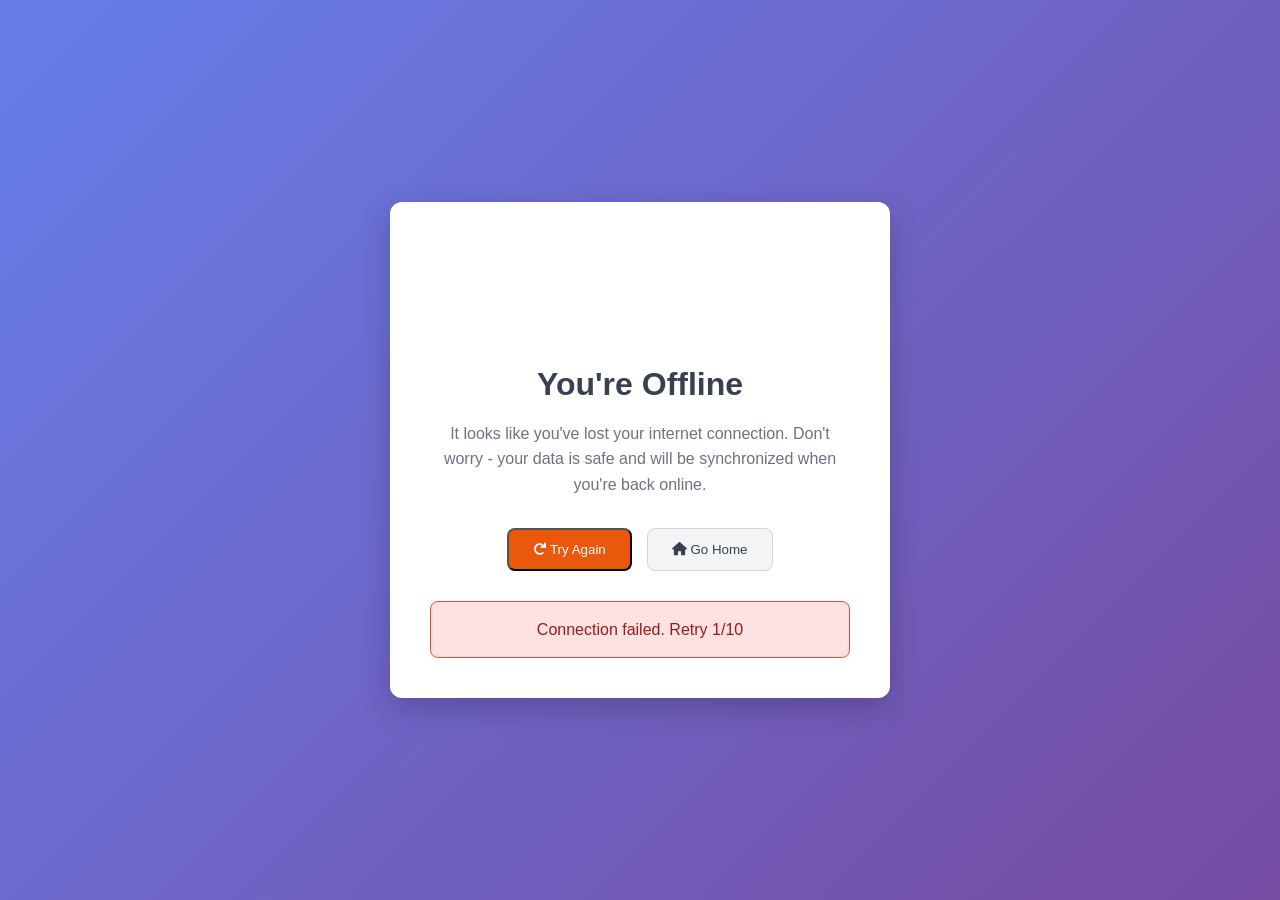
==== public/offline.html @ e030ef38 "Add files via upload" ====
<!DOCTYPE html>
<html lang="en">
<head>
    <meta charset="UTF-8">
    <meta name="viewport" content="width=device-width, initial-scale=1.0">
    <title>Offline - Blood Bank Management System</title>
    <link rel="stylesheet" href="css/style.css">
    <link rel="stylesheet" href="https://cdnjs.cloudflare.com/ajax/libs/font-awesome/6.0.0/css/all.min.css">
    <style>
        .offline-container {
            min-height: 100vh;
            display: flex;
            align-items: center;
            justify-content: center;
            background: linear-gradient(135deg, #667eea 0%, #764ba2 100%);
            padding: 20px;
        }
        
        .offline-card {
            background: white;
            border-radius: 12px;
            padding: 40px;
            text-align: center;
            box-shadow: 0 10px 30px rgba(0, 0, 0, 0.2);
            max-width: 500px;
            width: 100%;
        }
        
        .offline-icon {
            font-size: 4rem;
            color: #f59e0b;
            margin-bottom: 20px;
        }
        
        .offline-title {
            font-size: 2rem;
            color: #374151;
            margin-bottom: 15px;
        }
        
        .offline-message {
            color: #6b7280;
            margin-bottom: 30px;
            line-height: 1.6;
        }
        
        .offline-actions {
            display: flex;
            gap: 15px;
            justify-content: center;
            flex-wrap: wrap;
        }
        
        .btn-offline {
            padding: 12px 24px;
            border-radius: 8px;
            text-decoration: none;
            font-weight: 500;
            transition: all 0.3s ease;
        }
        
        .btn-primary-offline {
            background: #ea580c;
            color: white;
        }
        
        .btn-primary-offline:hover {
            background: #c2410c;
            transform: translateY(-2px);
        }
        
        .btn-secondary-offline {
            background: #f3f4f6;
            color: #374151;
            border: 1px solid #d1d5db;
        }
        
        .btn-secondary-offline:hover {
            background: #e5e7eb;
        }
        
        .connection-status {
            margin-top: 30px;
            padding: 15px;
            border-radius: 8px;
            background: #fef3c7;
            border: 1px solid #f59e0b;
            color: #92400e;
        }
        
        .retry-indicator {
            display: inline-block;
            width: 12px;
            height: 12px;
            background: #10b981;
            border-radius: 50%;
            margin-right: 8px;
            animation: pulse 2s infinite;
        }
        
        @keyframes pulse {
            0% { opacity: 1; }
            50% { opacity: 0.5; }
            100% { opacity: 1; }
        }
    </style>
</head>
<body>
    <div class="offline-container">
        <div class="offline-card">
            <div class="offline-icon">
                <i class="fas fa-wifi-slash"></i>
            </div>
            
            <h1 class="offline-title">You're Offline</h1>
            
            <p class="offline-message">
                It looks like you've lost your internet connection. 
                Don't worry - your data is safe and will be synchronized 
                when you're back online.
            </p>
            
            <div class="offline-actions">
                <button class="btn-offline btn-primary-offline" onclick="retryConnection()">
                    <i class="fas fa-redo"></i> Try Again
                </button>
                <button class="btn-offline btn-secondary-offline" onclick="goHome()">
                    <i class="fas fa-home"></i> Go Home
                </button>
            </div>
            
            <div class="connection-status" id="connectionStatus">
                <span class="retry-indicator"></span>
                Checking connection...
            </div>
        </div>
    </div>

    <script>
        let retryCount = 0;
        const maxRetries = 10;
        
        function retryConnection() {
            retryCount++;
            updateStatus('Checking connection...', 'checking');
            
            fetch('/api/inventory')
                .then(response => {
                    if (response.ok) {
                        updateStatus('Connection restored! Redirecting...', 'success');
                        setTimeout(() => {
                            window.location.href = '/';
                        }, 2000);
                    } else {
                        throw new Error('Server error');
                    }
                })
                .catch(error => {
                    if (retryCount < maxRetries) {
                        updateStatus(`Connection failed. Retry ${retryCount}/${maxRetries}`, 'error');
                    } else {
                        updateStatus('Unable to connect. Please check your internet connection.', 'error');
                    }
                });
        }
        
        function updateStatus(message, type) {
            const statusElement = document.getElementById('connectionStatus');
            const indicator = statusElement.querySelector('.retry-indicator');
            
            statusElement.textContent = message;
            statusElement.className = 'connection-status';
            
            switch (type) {
                case 'checking':
                    statusElement.style.background = '#fef3c7';
                    statusElement.style.borderColor = '#f59e0b';
                    statusElement.style.color = '#92400e';
                    indicator.style.background = '#f59e0b';
                    break;
                case 'success':
                    statusElement.style.background = '#d1fae5';
                    statusElement.style.borderColor = '#10b981';
                    statusElement.style.color = '#065f46';
                    indicator.style.background = '#10b981';
                    break;
                case 'error':
                    statusElement.style.background = '#fee2e2';
                    statusElement.style.borderColor = '#ef4444';
                    statusElement.style.color = '#991b1b';
                    indicator.style.background = '#ef4444';
                    break;
            }
        }
        
        function goHome() {
            window.location.href = '/';
        }
        
        // Auto-retry every 5 seconds
        setInterval(() => {
            if (retryCount < maxRetries) {
                retryConnection();
            }
        }, 5000);
        
        // Initial retry
        setTimeout(retryConnection, 1000);
        
        // Listen for online event
        window.addEventListener('online', () => {
            updateStatus('Connection detected! Redirecting...', 'success');
            setTimeout(() => {
                window.location.href = '/';
            }, 2000);
        });
    </script>
</body>
</html>
---- public/css/style.css ----
/* Reset and Base Styles */
* {
    margin: 0;
    padding: 0;
    box-sizing: border-box;
}

:root {
    --primary-color: #ea580c;
    --primary-dark: #c2410c;
    --secondary-color: #fb923c;
    --accent-color: #fed7aa;
    --text-primary: #1f2937;
    --text-secondary: #6b7280;
    --text-light: #9ca3af;
    --bg-primary: #ffffff;
    --bg-secondary: #f9fafb;
    --bg-dark: #1f2937;
    --border-color: #e5e7eb;
    --shadow-sm: 0 1px 2px 0 rgb(0 0 0 / 0.05);
    --shadow-md: 0 4px 6px -1px rgb(0 0 0 / 0.1);
    --shadow-lg: 0 10px 15px -3px rgb(0 0 0 / 0.1);
    --border-radius: 8px;
    --transition: all 0.3s ease;
}

body {
    font-family: 'Inter', -apple-system, BlinkMacSystemFont, sans-serif;
    line-height: 1.6;
    color: var(--text-primary);
    background-color: var(--bg-primary);
}

.container {
    max-width: 1200px;
    margin: 0 auto;
    padding: 0 20px;
}

/* Typography */
h1, h2, h3, h4, h5, h6 {
    font-weight: 600;
    line-height: 1.3;
    margin-bottom: 0.5rem;
}

h1 { font-size: 2.5rem; }
h2 { font-size: 2rem; }
h3 { font-size: 1.5rem; }
h4 { font-size: 1.25rem; }

p {
    margin-bottom: 1rem;
    color: var(--text-secondary);
}

/* Buttons */
.btn {
    display: inline-flex;
    align-items: center;
    justify-content: center;
    padding: 0.75rem 1.5rem;
    border: none;
    border-radius: var(--border-radius);
    font-weight: 500;
    text-decoration: none;
    cursor: pointer;
    transition: var(--transition);
    font-size: 0.875rem;
    line-height: 1;
}

.btn-primary {
    background-color: var(--primary-color);
    color: white;
}

.btn-primary:hover {
    background-color: var(--primary-dark);
    transform: translateY(-1px);
}

.btn-outline {
    background-color: transparent;
    color: var(--primary-color);
    border: 2px solid var(--primary-color);
}

.btn-outline:hover {
    background-color: var(--primary-color);
    color: white;
}

.btn-large {
    padding: 1rem 2rem;
    font-size: 1rem;
}

.btn-full {
    width: 100%;
}

/* Navigation */
.navbar {
    position: fixed;
    top: 0;
    width: 100%;
    background-color: rgba(255, 255, 255, 0.95);
    backdrop-filter: blur(10px);
    border-bottom: 1px solid var(--border-color);
    z-index: 1000;
    transition: var(--transition);
}

.nav-container {
    display: flex;
    justify-content: space-between;
    align-items: center;
    padding: 1rem 2rem;
    max-width: 1200px;
    margin: 0 auto;
}

.nav-brand {
    display: flex;
    align-items: center;
    font-size: 1.5rem;
    font-weight: 700;
    color: var(--primary-color);
}

.nav-brand i {
    margin-right: 0.5rem;
    font-size: 1.75rem;
}

.nav-menu {
    display: flex;
    align-items: center;
    gap: 2rem;
}

.nav-link {
    color: var(--text-primary);
    text-decoration: none;
    font-weight: 500;
    transition: var(--transition);
    position: relative;
}

.nav-link:hover,
.nav-link.active {
    color: var(--primary-color);
}

.nav-link.active::after {
    content: '';
    position: absolute;
    bottom: -5px;
    left: 0;
    width: 100%;
    height: 2px;
    background-color: var(--primary-color);
}

.nav-auth {
    display: flex;
    gap: 1rem;
    margin-left: 1rem;
}

.nav-toggle {
    display: none;
    flex-direction: column;
    cursor: pointer;
}

.nav-toggle span {
    width: 25px;
    height: 3px;
    background-color: var(--text-primary);
    margin: 3px 0;
    transition: var(--transition);
}

/* Hero Section */
.hero {
    padding: 120px 0 80px;
    background: linear-gradient(135deg, #fef2f2 0%, #ffffff 100%);
    min-height: 100vh;
    display: flex;
    align-items: center;
}

.hero-content {
    display: grid;
    grid-template-columns: 1fr 1fr;
    gap: 4rem;
    align-items: center;
    max-width: 1200px;
    margin: 0 auto;
    padding: 0 2rem;
}

.hero-text h1 {
    font-size: 3.5rem;
    margin-bottom: 1.5rem;
    color: var(--text-primary);
    line-height: 1.2;
}

.hero-text p {
    font-size: 1.25rem;
    margin-bottom: 2rem;
    color: var(--text-secondary);
}

.hero-buttons {
    display: flex;
    gap: 1rem;
    flex-wrap: wrap;
}

.hero-stats {
    display: grid;
    grid-template-columns: repeat(auto-fit, minmax(150px, 1fr));
    gap: 1.5rem;
}

.stat-card {
    background: white;
    padding: 2rem;
    border-radius: var(--border-radius);
    text-align: center;
    box-shadow: var(--shadow-md);
    transition: var(--transition);
}

.stat-card:hover {
    transform: translateY(-5px);
    box-shadow: var(--shadow-lg);
}

.stat-card i {
    font-size: 2.5rem;
    color: var(--primary-color);
    margin-bottom: 1rem;
}

.stat-card h3 {
    font-size: 2rem;
    color: var(--text-primary);
    margin-bottom: 0.5rem;
}

.stat-card p {
    color: var(--text-secondary);
    margin: 0;
}

/* Inventory Section */
.inventory-section {
    padding: 80px 0;
    background-color: var(--bg-secondary);
}

.inventory-section h2 {
    text-align: center;
    margin-bottom: 1rem;
    font-size: 2.5rem;
}

.inventory-section p {
    text-align: center;
    margin-bottom: 3rem;
    font-size: 1.125rem;
}

.blood-grid {
    display: grid;
    grid-template-columns: repeat(auto-fit, minmax(200px, 1fr));
    gap: 1.5rem;
    margin-top: 2rem;
}

.blood-card {
    background: white;
    padding: 2rem;
    border-radius: var(--border-radius);
    text-align: center;
    box-shadow: var(--shadow-sm);
    border: 2px solid transparent;
    transition: var(--transition);
}

.blood-card:hover {
    border-color: var(--primary-color);
    transform: translateY(-2px);
}

.blood-type {
    font-size: 2rem;
    font-weight: 700;
    color: var(--primary-color);
    margin-bottom: 1rem;
}

.blood-units {
    font-size: 1.5rem;
    font-weight: 600;
    margin-bottom: 0.5rem;
}

.blood-status {
    padding: 0.25rem 0.75rem;
    border-radius: 20px;
    font-size: 0.875rem;
    font-weight: 500;
}

.status-high { background-color: #d1fae5; color: #065f46; }
.status-normal { background-color: #dbeafe; color: #1e40af; }
.status-low { background-color: #fed7aa; color: #9a3412; }
.status-critical { background-color: #fecaca; color: #991b1b; }

/* About Section */
.about-section {
    padding: 80px 0;
}

.about-content {
    display: grid;
    grid-template-columns: 1fr 1fr;
    gap: 4rem;
    align-items: center;
}

.about-text h2 {
    margin-bottom: 1.5rem;
    font-size: 2.5rem;
}

.features {
    display: grid;
    gap: 2rem;
    margin-top: 2rem;
}

.feature {
    display: flex;
    align-items: flex-start;
    gap: 1rem;
}

.feature i {
    font-size: 1.5rem;
    color: var(--primary-color);
    margin-top: 0.25rem;
}

.feature h4 {
    margin-bottom: 0.5rem;
}

.about-image {
    display: flex;
    justify-content: center;
    align-items: center;
}

.image-placeholder {
    width: 300px;
    height: 300px;
    background: linear-gradient(135deg, var(--primary-color), var(--secondary-color));
    border-radius: 50%;
    display: flex;
    align-items: center;
    justify-content: center;
    color: white;
    font-size: 4rem;
}

/* Modal Styles */
.modal {
    display: none;
    position: fixed;
    z-index: 2000;
    left: 0;
    top: 0;
    width: 100%;
    height: 100%;
    background-color: rgba(0, 0, 0, 0.5);
    backdrop-filter: blur(5px);
}

.modal-content {
    background-color: white;
    margin: 5% auto;
    padding: 0;
    border-radius: var(--border-radius);
    width: 90%;
    max-width: 500px;
    box-shadow: var(--shadow-lg);
    animation: modalSlideIn 0.3s ease;
}

@keyframes modalSlideIn {
    from { transform: translateY(-50px); opacity: 0; }
    to { transform: translateY(0); opacity: 1; }
}

.modal-header {
    display: flex;
    justify-content: space-between;
    align-items: center;
    padding: 1.5rem;
    border-bottom: 1px solid var(--border-color);
}

.modal-header h2 {
    margin: 0;
}

.close {
    font-size: 1.5rem;
    cursor: pointer;
    color: var(--text-light);
    transition: var(--transition);
}

.close:hover {
    color: var(--text-primary);
}

/* Form Styles */
.auth-form {
    padding: 1.5rem;
}

.form-row {
    display: grid;
    grid-template-columns: 1fr 1fr;
    gap: 1rem;
}

.form-group {
    margin-bottom: 1.5rem;
}

.form-group label {
    display: block;
    margin-bottom: 0.5rem;
    font-weight: 500;
    color: var(--text-primary);
}

.form-group input,
.form-group select {
    width: 100%;
    padding: 0.75rem;
    border: 2px solid var(--border-color);
    border-radius: var(--border-radius);
    font-size: 1rem;
    transition: var(--transition);
}

.form-group input:focus,
.form-group select:focus {
    outline: none;
    border-color: var(--primary-color);
    box-shadow: 0 0 0 3px rgba(220, 38, 38, 0.1);
}

.auth-switch {
    text-align: center;
    margin-top: 1rem;
}

.auth-switch a {
    color: var(--primary-color);
    text-decoration: none;
    font-weight: 500;
}

/* Dashboard Styles */
.dashboard-container {
    padding-top: 80px;
    min-height: 100vh;
    background-color: var(--bg-secondary);
}

.dashboard-header {
    background: white;
    padding: 2rem;
    margin-bottom: 2rem;
    border-radius: var(--border-radius);
    box-shadow: var(--shadow-sm);
}

.dashboard-nav {
    display: flex;
    gap: 1rem;
    margin-bottom: 2rem;
    flex-wrap: wrap;
}

.dashboard-tab {
    padding: 0.75rem 1.5rem;
    background: white;
    border: 2px solid var(--border-color);
    border-radius: var(--border-radius);
    cursor: pointer;
    transition: var(--transition);
    font-weight: 500;
}

.dashboard-tab.active {
    background: var(--primary-color);
    color: white;
    border-color: var(--primary-color);
}

.dashboard-content {
    display: grid;
    gap: 2rem;
}

.dashboard-card {
    background: white;
    padding: 2rem;
    border-radius: var(--border-radius);
    box-shadow: var(--shadow-sm);
}

.card-header {
    display: flex;
    justify-content: space-between;
    align-items: center;
    margin-bottom: 1.5rem;
}

.card-title {
    font-size: 1.25rem;
    font-weight: 600;
    margin: 0;
}

/* Loading Spinner */
.loading-spinner {
    position: fixed;
    top: 0;
    left: 0;
    width: 100%;
    height: 100%;
    background: rgba(255, 255, 255, 0.9);
    display: flex;
    flex-direction: column;
    justify-content: center;
    align-items: center;
    z-index: 3000;
}

.spinner {
    width: 40px;
    height: 40px;
    border: 4px solid var(--border-color);
    border-top: 4px solid var(--primary-color);
    border-radius: 50%;
    animation: spin 1s linear infinite;
}

@keyframes spin {
    0% { transform: rotate(0deg); }
    100% { transform: rotate(360deg); }
}

/* Toast Notifications */
.toast-container {
    position: fixed;
    top: 100px;
    right: 20px;
    z-index: 2500;
}

.toast {
    background: white;
    padding: 1rem 1.5rem;
    margin-bottom: 0.5rem;
    border-radius: var(--border-radius);
    box-shadow: var(--shadow-lg);
    border-left: 4px solid;
    animation: toastSlideIn 0.3s ease;
    max-width: 300px;
}

.toast.success { border-left-color: #10b981; }
.toast.error { border-left-color: #ef4444; }
.toast.warning { border-left-color: #f59e0b; }
.toast.info { border-left-color: #3b82f6; }

@keyframes toastSlideIn {
    from { transform: translateX(100%); opacity: 0; }
    to { transform: translateX(0); opacity: 1; }
}

/* Footer */
.footer {
    background-color: var(--bg-dark);
    color: white;
    padding: 3rem 0 1rem;
}

.footer-content {
    display: grid;
    grid-template-columns: repeat(auto-fit, minmax(250px, 1fr));
    gap: 2rem;
    margin-bottom: 2rem;
}

.footer-section h3,
.footer-section h4 {
    margin-bottom: 1rem;
    color: white;
}

.footer-section ul {
    list-style: none;
}

.footer-section ul li {
    margin-bottom: 0.5rem;
}

.footer-section a {
    color: #d1d5db;
    text-decoration: none;
    transition: var(--transition);
}

.footer-section a:hover {
    color: white;
}

.footer-bottom {
    border-top: 1px solid #374151;
    padding-top: 1rem;
    text-align: center;
    color: #9ca3af;
}

/* Dashboard Components */
.dashboard-form {
    max-width: 600px;
    margin: 0 auto;
}

.dashboard-form .form-row {
    display: grid;
    grid-template-columns: 1fr 1fr;
    gap: 1rem;
}

.dashboard-form .form-group {
    margin-bottom: 1.5rem;
}

.dashboard-form label {
    display: block;
    margin-bottom: 0.5rem;
    font-weight: 500;
    color: var(--text-primary);
}

.dashboard-form input,
.dashboard-form select,
.dashboard-form textarea {
    width: 100%;
    padding: 0.75rem;
    border: 1px solid var(--border-color);
    border-radius: var(--border-radius);
    font-size: 0.875rem;
    transition: var(--transition);
}

.dashboard-form input:focus,
.dashboard-form select:focus,
.dashboard-form textarea:focus {
    outline: none;
    border-color: var(--primary-color);
    box-shadow: 0 0 0 3px rgba(220, 38, 38, 0.1);
}

.dashboard-form textarea {
    resize: vertical;
    min-height: 100px;
}

.eligibility-status {
    display: flex;
    align-items: center;
    gap: 1rem;
    padding: 1rem;
    border-radius: var(--border-radius);
    margin-bottom: 1rem;
}

.eligibility-status.eligible {
    background-color: #d1fae5;
    color: #065f46;
}

.eligibility-status.not-eligible {
    background-color: #fecaca;
    color: #991b1b;
}

.eligibility-status i {
    font-size: 1.5rem;
}

.donations-list,
.requests-list {
    max-height: 600px;
    overflow-y: auto;
    display: flex;
    flex-direction: column;
    gap: 1rem;
}

.donation-item,
.request-item {
    background: white;
    border: 1px solid #e5e7eb;
    border-radius: 8px;
    padding: 1rem;
    box-shadow: 0 1px 3px rgba(0, 0, 0, 0.1);
    transition: all 0.3s ease;
}

.donation-item:hover,
.request-item:hover {
    box-shadow: 0 4px 12px rgba(0, 0, 0, 0.15);
    transform: translateY(-2px);
}

.donation-item:last-child,
.request-item:last-child {
    margin-bottom: 0;
}

.donation-info,
.request-info {
    display: flex;
    gap: 1rem;
    align-items: center;
}

.blood-type {
    font-weight: 600;
    color: var(--primary-color);
}

.quantity {
    color: var(--text-secondary);
}

.date {
    color: var(--text-light);
    font-size: 0.875rem;
}

.urgency {
    padding: 0.25rem 0.5rem;
    border-radius: 4px;
    font-size: 0.75rem;
    font-weight: 500;
}

.urgency-low { background-color: #d1fae5; color: #065f46; }
.urgency-medium { background-color: #dbeafe; color: #1e40af; }
.urgency-high { background-color: #fed7aa; color: #9a3412; }
.urgency-critical { background-color: #fecaca; color: #991b1b; }

.status {
    padding: 0.25rem 0.5rem;
    border-radius: 4px;
    font-size: 0.75rem;
    font-weight: 500;
}

.status-success { background-color: #d1fae5; color: #065f46; }
.status-warning { background-color: #fed7aa; color: #9a3412; }
.status-danger { background-color: #fecaca; color: #991b1b; }
.status-info { background-color: #dbeafe; color: #1e40af; }
.status-secondary { background-color: #f3f4f6; color: #374151; }

/* Enhanced donation item styles */
.donation-header {
    display: flex;
    justify-content: space-between;
    align-items: center;
    margin-bottom: 1rem;
    padding-bottom: 0.5rem;
    border-bottom: 1px solid #f3f4f6;
}

.donation-header h4 {
    margin: 0;
    color: #374151;
    font-size: 1.1rem;
    font-weight: 600;
}

.donation-status {
    padding: 0.25rem 0.75rem;
    border-radius: 20px;
    font-size: 0.875rem;
    font-weight: 500;
    text-transform: capitalize;
}

.donation-status.pending {
    background-color: #fef3c7;
    color: #92400e;
}

.donation-status.approved {
    background-color: #d1fae5;
    color: #065f46;
}

.donation-status.completed {
    background-color: #dbeafe;
    color: #1e40af;
}

.donation-status.rejected {
    background-color: #fecaca;
    color: #991b1b;
}

.donation-details {
    display: flex;
    flex-direction: column;
    gap: 0.5rem;
}

.detail-row {
    display: flex;
    justify-content: space-between;
    align-items: center;
    padding: 0.5rem 0;
}

.detail-row .label {
    font-weight: 500;
    color: #6b7280;
    min-width: 120px;
}

.detail-row .value {
    color: #374151;
    font-weight: 400;
    text-align: right;
    flex: 1;
}

.inventory-grid {
    display: grid;
    grid-template-columns: repeat(auto-fit, minmax(200px, 1fr));
    gap: 1rem;
    margin-top: 1rem;
}

.inventory-item {
    padding: 1rem;
    border-radius: var(--border-radius);
    border: 1px solid var(--border-color);
    text-align: center;
    transition: var(--transition);
}

.inventory-item:hover {
    transform: translateY(-2px);
    box-shadow: var(--shadow-md);
}

.inventory-item.critical {
    border-color: #ef4444;
    background-color: #fef2f2;
}

.inventory-item.low {
    border-color: #f59e0b;
    background-color: #fffbeb;
}

.inventory-item.normal {
    border-color: #10b981;
    background-color: #f0fdf4;
}

.inventory-item.high {
    border-color: #3b82f6;
    background-color: #eff6ff;
}

.stock-info {
    margin-top: 0.5rem;
}

.stock-info .units {
    font-size: 1.5rem;
    font-weight: 600;
    color: var(--text-primary);
}

.stock-info .status {
    font-size: 0.875rem;
    color: var(--text-secondary);
}

.quick-actions {
    display: flex;
    gap: 1rem;
    flex-wrap: wrap;
}

.quick-actions .btn {
    flex: 1;
    min-width: 200px;
}

.no-data {
    text-align: center;
    color: var(--text-light);
    padding: 2rem;
}

.profile-info p {
    margin-bottom: 0.5rem;
    padding: 0.5rem 0;
    border-bottom: 1px solid var(--border-color);
}

.profile-info p:last-child {
    border-bottom: none;
}

/* Advanced Features */
.notification-container {
    position: fixed;
    top: 20px;
    right: 20px;
    z-index: 10000;
    max-width: 400px;
}

.notification {
    background: white;
    border-radius: 8px;
    box-shadow: 0 4px 12px rgba(0, 0, 0, 0.15);
    margin-bottom: 10px;
    border-left: 4px solid #3b82f6;
    animation: slideInRight 0.3s ease-out;
}

.notification-success {
    border-left-color: #10b981;
}

.notification-error {
    border-left-color: #ef4444;
}

.notification-warning {
    border-left-color: #f59e0b;
}

.notification-info {
    border-left-color: #3b82f6;
}

.notification-content {
    padding: 15px;
    display: flex;
    justify-content: space-between;
    align-items: center;
}

.notification-message {
    flex: 1;
    margin-right: 10px;
}

.notification-close {
    background: none;
    border: none;
    font-size: 18px;
    cursor: pointer;
    color: #6b7280;
    padding: 0;
    width: 20px;
    height: 20px;
    display: flex;
    align-items: center;
    justify-content: center;
}

.notification-close:hover {
    color: #374151;
}

@keyframes slideInRight {
    from {
        transform: translateX(100%);
        opacity: 0;
    }
    to {
        transform: translateX(0);
        opacity: 1;
    }
}

/* Offline indicator */
.offline-indicator {
    position: fixed;
    top: 0;
    left: 0;
    right: 0;
    background: #f59e0b;
    color: white;
    text-align: center;
    padding: 8px;
    z-index: 10001;
    transform: translateY(-100%);
    transition: transform 0.3s ease;
}

.offline-indicator.show {
    transform: translateY(0);
}

/* Loading states */
.loading-overlay {
    position: fixed;
    top: 0;
    left: 0;
    right: 0;
    bottom: 0;
    background: rgba(0, 0, 0, 0.5);
    display: flex;
    align-items: center;
    justify-content: center;
    z-index: 10000;
}

.loading-spinner-large {
    width: 50px;
    height: 50px;
    border: 4px solid #f3f4f6;
    border-top: 4px solid #3b82f6;
    border-radius: 50%;
    animation: spin 1s linear infinite;
}

/* Performance indicators */
.performance-indicator {
    position: fixed;
    bottom: 20px;
    left: 20px;
    background: rgba(0, 0, 0, 0.8);
    color: white;
    padding: 8px 12px;
    border-radius: 20px;
    font-size: 12px;
    z-index: 1000;
}

/* Accessibility improvements */
.focus-visible {
    outline: 2px solid #3b82f6 !important;
    outline-offset: 2px;
}

/* Keyboard shortcuts help */
.shortcuts-help {
    position: fixed;
    bottom: 20px;
    right: 20px;
    background: white;
    border: 1px solid #e5e7eb;
    border-radius: 8px;
    padding: 15px;
    box-shadow: 0 4px 12px rgba(0, 0, 0, 0.1);
    z-index: 1000;
    max-width: 300px;
    display: none;
}

.shortcuts-help.show {
    display: block;
}

.shortcuts-help h4 {
    margin: 0 0 10px 0;
    color: #374151;
}

.shortcuts-help ul {
    margin: 0;
    padding: 0;
    list-style: none;
}

.shortcuts-help li {
    margin-bottom: 5px;
    font-size: 14px;
}

.shortcuts-help kbd {
    background: #f3f4f6;
    border: 1px solid #d1d5db;
    border-radius: 3px;
    padding: 2px 6px;
    font-size: 12px;
    font-family: monospace;
}

/* Enhanced form styles */
.form-auto-save-indicator {
    position: absolute;
    top: 10px;
    right: 10px;
    font-size: 12px;
    color: #6b7280;
    opacity: 0;
    transition: opacity 0.3s ease;
}

.form-auto-save-indicator.show {
    opacity: 1;
}

/* Real-time update indicators */
.real-time-indicator {
    display: inline-block;
    width: 8px;
    height: 8px;
    background: #10b981;
    border-radius: 50%;
    margin-right: 8px;
    animation: pulse 2s infinite;
}

@keyframes pulse {
    0% {
        opacity: 1;
    }
    50% {
        opacity: 0.5;
    }
    100% {
        opacity: 1;
    }
}

/* Responsive Design */
@media (max-width: 768px) {
    .nav-menu {
        position: fixed;
        left: -100%;
        top: 70px;
        flex-direction: column;
        background-color: white;
        width: 100%;
        text-align: center;
        transition: 0.3s;
        box-shadow: var(--shadow-lg);
        padding: 2rem 0;
    }

    .nav-menu.active {
        left: 0;
    }

    .nav-toggle {
        display: flex;
    }

    .hero-content {
        grid-template-columns: 1fr;
        text-align: center;
    }

    .hero-text h1 {
        font-size: 2.5rem;
    }

    .about-content {
        grid-template-columns: 1fr;
        text-align: center;
    }

    .form-row {
        grid-template-columns: 1fr;
    }

    .hero-buttons {
        justify-content: center;
    }

    .dashboard-nav {
        justify-content: center;
    }
}

/* Analytics Dashboard Styles */
.stats-grid {
    display: grid;
    grid-template-columns: repeat(auto-fit, minmax(200px, 1fr));
    gap: 20px;
    margin-bottom: 30px;
}

.stat-item {
    background: linear-gradient(135deg, #667eea 0%, #764ba2 100%);
    color: white;
    padding: 20px;
    border-radius: 12px;
    display: flex;
    align-items: center;
    gap: 15px;
    box-shadow: 0 4px 15px rgba(0, 0, 0, 0.1);
    transition: transform 0.3s ease;
}

.stat-item:hover {
    transform: translateY(-2px);
}

.stat-icon {
    font-size: 2.5rem;
    opacity: 0.8;
}

.stat-content h4 {
    font-size: 2rem;
    margin: 0;
    font-weight: bold;
}

.stat-content p {
    margin: 5px 0 0 0;
    opacity: 0.9;
    font-size: 0.9rem;
}

.performance-metrics {
    display: grid;
    grid-template-columns: repeat(auto-fit, minmax(200px, 1fr));
    gap: 15px;
    margin-bottom: 30px;
}

.metric-item {
    background: #f8fafc;
    padding: 15px;
    border-radius: 8px;
    border-left: 4px solid #3b82f6;
    display: flex;
    justify-content: space-between;
    align-items: center;
}

.metric-label {
    font-weight: 500;
    color: #374151;
}

.metric-value {
    font-weight: bold;
    color: #1f2937;
    font-size: 1.1rem;
}

.charts-container {
    display: grid;
    grid-template-columns: repeat(auto-fit, minmax(400px, 1fr));
    gap: 20px;
    margin-top: 20px;
}

.chart-item {
    background: white;
    padding: 20px;
    border-radius: 12px;
    box-shadow: 0 2px 10px rgba(0, 0, 0, 0.1);
    border: 1px solid #e5e7eb;
}

.chart-item canvas {
    max-height: 300px;
}

.card-actions {
    display: flex;
    gap: 10px;
    margin-left: auto;
}

.card-actions .btn {
    padding: 8px 16px;
    font-size: 0.875rem;
}

/* Analytics Export Styles */
.analytics-export {
    background: #f0f9ff;
    border: 1px solid #0ea5e9;
    border-radius: 8px;
    padding: 15px;
    margin-bottom: 20px;
}

.analytics-export h4 {
    margin: 0 0 10px 0;
    color: #0c4a6e;
}

.export-buttons {
    display: flex;
    gap: 10px;
    flex-wrap: wrap;
}

.export-buttons .btn {
    display: flex;
    align-items: center;
    gap: 8px;
    padding: 8px 16px;
    font-size: 0.875rem;
}

/* Profile Management Styles */
.profile-view {
    padding: 20px 0;
}

.profile-header {
    display: flex;
    align-items: center;
    gap: 20px;
    margin-bottom: 30px;
    padding: 20px;
    background: linear-gradient(135deg, #667eea 0%, #764ba2 100%);
    color: white;
    border-radius: 12px;
}

.profile-avatar {
    font-size: 4rem;
    opacity: 0.9;
}

.profile-info h4 {
    font-size: 1.5rem;
    margin: 0 0 5px 0;
    font-weight: 600;
}

.user-email {
    margin: 0 0 10px 0;
    opacity: 0.9;
}

.user-role {
    background: rgba(255, 255, 255, 0.2);
    padding: 4px 12px;
    border-radius: 20px;
    font-size: 0.875rem;
    font-weight: 500;
}

.profile-details {
    display: grid;
    grid-template-columns: repeat(auto-fit, minmax(300px, 1fr));
    gap: 20px;
}

.detail-group {
    background: #f8fafc;
    padding: 15px;
    border-radius: 8px;
    border-left: 4px solid #3b82f6;
}

.detail-group label {
    font-weight: 600;
    color: #374151;
    font-size: 0.875rem;
    text-transform: uppercase;
    letter-spacing: 0.5px;
    margin-bottom: 5px;
    display: block;
}

.detail-group p {
    margin: 0;
    color: #1f2937;
    font-size: 1rem;
}

.profile-form {
    max-width: 800px;
}

.profile-form .form-row {
    display: grid;
    grid-template-columns: 1fr 1fr;
    gap: 20px;
}

.profile-form .form-group {
    margin-bottom: 20px;
}

.profile-form label {
    display: block;
    margin-bottom: 8px;
    font-weight: 500;
    color: #374151;
}

.profile-form input,
.profile-form select,
.profile-form textarea {
    width: 100%;
    padding: 12px;
    border: 2px solid #e5e7eb;
    border-radius: 8px;
    font-size: 1rem;
    transition: border-color 0.3s ease;
}

.profile-form input:focus,
.profile-form select:focus,
.profile-form textarea:focus {
    outline: none;
    border-color: #3b82f6;
    box-shadow: 0 0 0 3px rgba(59, 130, 246, 0.1);
}

.profile-form input[readonly] {
    background-color: #f9fafb;
    color: #6b7280;
}

.profile-form small {
    color: #6b7280;
    font-size: 0.875rem;
    margin-top: 5px;
    display: block;
}

.checkbox-group {
    display: flex;
    flex-direction: column;
    gap: 10px;
}

.checkbox-item {
    display: flex;
    align-items: center;
    gap: 10px;
    cursor: pointer;
}

.checkbox-item input[type="checkbox"] {
    width: auto;
    margin: 0;
}

.checkbox-item span {
    font-weight: 500;
    color: #374151;
}

.form-actions {
    display: flex;
    gap: 15px;
    justify-content: flex-end;
    margin-top: 30px;
    padding-top: 20px;
    border-top: 1px solid #e5e7eb;
}

/* Security Section Styles */
.security-options {
    display: flex;
    flex-direction: column;
    gap: 20px;
}

.security-item {
    display: flex;
    justify-content: space-between;
    align-items: center;
    padding: 20px;
    background: #f8fafc;
    border-radius: 8px;
    border: 1px solid #e5e7eb;
}

.security-info h4 {
    margin: 0 0 5px 0;
    color: #1f2937;
    font-size: 1.1rem;
}

.security-info p {
    margin: 0;
    color: #6b7280;
    font-size: 0.9rem;
}

.verification-status {
    display: flex;
    gap: 10px;
    flex-wrap: wrap;
}

.status-badge {
    display: inline-flex;
    align-items: center;
    gap: 5px;
    padding: 6px 12px;
    border-radius: 20px;
    font-size: 0.875rem;
    font-weight: 500;
}

.status-badge.verified {
    background: #d1fae5;
    color: #065f46;
}

.status-badge.pending {
    background: #fef3c7;
    color: #92400e;
}

/* Activity Summary Styles */
.activity-summary {
    display: grid;
    grid-template-columns: repeat(auto-fit, minmax(200px, 1fr));
    gap: 20px;
}

.activity-item {
    display: flex;
    align-items: center;
    gap: 15px;
    padding: 20px;
    background: #f8fafc;
    border-radius: 8px;
    border: 1px solid #e5e7eb;
}

.activity-icon {
    font-size: 2rem;
    color: #3b82f6;
    opacity: 0.8;
}

.activity-info h4 {
    margin: 0 0 5px 0;
    color: #1f2937;
    font-size: 1rem;
}

.activity-info p {
    margin: 0;
    color: #6b7280;
    font-size: 0.9rem;
}

/* Contact Section Styles */
.contact-section {
    padding: 4rem 0;
    background: linear-gradient(135deg, #f8fafc 0%, #e2e8f0 100%);
}

.contact-section h2 {
    text-align: center;
    margin-bottom: 1rem;
    color: var(--text-primary);
}

.contact-section > .container > p {
    text-align: center;
    margin-bottom: 3rem;
    color: var(--text-secondary);
    font-size: 1.1rem;
}

.contact-content {
    display: grid;
    grid-template-columns: 1fr 1fr;
    gap: 3rem;
    margin-bottom: 3rem;
}

.contact-info {
    display: grid;
    grid-template-columns: 1fr;
    gap: 1.5rem;
}

.contact-card {
    display: flex;
    align-items: flex-start;
    gap: 1rem;
    padding: 1.5rem;
    background: white;
    border-radius: 12px;
    box-shadow: 0 2px 10px rgba(0, 0, 0, 0.1);
    border: 1px solid #e5e7eb;
    transition: transform 0.3s ease, box-shadow 0.3s ease;
}

.contact-card:hover {
    transform: translateY(-2px);
    box-shadow: 0 4px 20px rgba(0, 0, 0, 0.15);
}

.contact-icon {
    font-size: 2rem;
    color: #3b82f6;
    opacity: 0.8;
    flex-shrink: 0;
}

.contact-details h4 {
    margin: 0 0 0.5rem 0;
    color: var(--text-primary);
    font-size: 1.1rem;
}

.contact-details p {
    margin: 0.25rem 0;
    color: var(--text-secondary);
    line-height: 1.5;
}

.contact-form-container {
    display: flex;
    justify-content: center;
}

.contact-form-card {
    background: white;
    padding: 2rem;
    border-radius: 12px;
    box-shadow: 0 4px 20px rgba(0, 0, 0, 0.1);
    border: 1px solid #e5e7eb;
    width: 100%;
    max-width: 500px;
}

.contact-form-card h3 {
    margin: 0 0 1.5rem 0;
    color: var(--text-primary);
    text-align: center;
}

.contact-form {
    display: flex;
    flex-direction: column;
    gap: 1rem;
}

.contact-form .form-row {
    display: grid;
    grid-template-columns: 1fr 1fr;
    gap: 1rem;
}

.contact-form .form-group {
    margin-bottom: 0;
}

.contact-form label {
    display: block;
    margin-bottom: 0.5rem;
    font-weight: 500;
    color: var(--text-primary);
}

.contact-form input,
.contact-form select,
.contact-form textarea {
    width: 100%;
    padding: 0.75rem;
    border: 2px solid #e5e7eb;
    border-radius: 8px;
    font-size: 1rem;
    transition: border-color 0.3s ease;
}

.contact-form input:focus,
.contact-form select:focus,
.contact-form textarea:focus {
    outline: none;
    border-color: #3b82f6;
    box-shadow: 0 0 0 3px rgba(59, 130, 246, 0.1);
}

.contact-form textarea {
    resize: vertical;
    min-height: 120px;
}

.emergency-contact {
    margin-top: 3rem;
}

.emergency-banner {
    background: linear-gradient(135deg, #ef4444 0%, #dc2626 100%);
    color: white;
    padding: 2rem;
    border-radius: 12px;
    text-align: center;
    box-shadow: 0 4px 20px rgba(239, 68, 68, 0.3);
}

.emergency-banner i {
    font-size: 3rem;
    margin-bottom: 1rem;
    display: block;
}

.emergency-banner h3 {
    margin: 0 0 1rem 0;
    font-size: 1.5rem;
}

.emergency-banner p {
    margin: 0 0 1rem 0;
    opacity: 0.9;
}

.emergency-phone {
    display: flex;
    align-items: center;
    justify-content: center;
    gap: 0.5rem;
    font-size: 1.5rem;
    font-weight: bold;
    margin: 1rem 0;
    padding: 1rem;
    background: rgba(255, 255, 255, 0.2);
    border-radius: 8px;
}

.emergency-note {
    font-size: 0.9rem;
    opacity: 0.8;
    font-style: italic;
}

/* Responsive Contact */
@media (max-width: 768px) {
    .contact-content {
        grid-template-columns: 1fr;
        gap: 2rem;
    }
    
    .contact-form .form-row {
        grid-template-columns: 1fr;
    }
    
    .contact-card {
        padding: 1rem;
    }
    
    .contact-form-card {
        padding: 1.5rem;
    }
    
    .emergency-banner {
        padding: 1.5rem;
    }
    
    .emergency-phone {
        font-size: 1.25rem;
        flex-direction: column;
        gap: 0.5rem;
    }
}

/* System Status Monitor Styles */
.system-status-indicator {
    display: flex;
    align-items: center;
    gap: 8px;
    padding: 8px 12px;
    background: rgba(255, 255, 255, 0.1);
    border-radius: 20px;
    cursor: pointer;
    transition: all 0.3s ease;
    margin-left: auto;
}

.system-status-indicator:hover {
    background: rgba(255, 255, 255, 0.2);
}

.status-dot {
    width: 8px;
    height: 8px;
    border-radius: 50%;
    background: #6b7280;
    transition: background-color 0.3s ease;
}

.status-dot.healthy {
    background: #10b981;
    box-shadow: 0 0 0 2px rgba(16, 185, 129, 0.3);
}

.status-dot.warning {
    background: #f59e0b;
    box-shadow: 0 0 0 2px rgba(245, 158, 11, 0.3);
}

.status-dot.critical {
    background: #ef4444;
    box-shadow: 0 0 0 2px rgba(239, 68, 68, 0.3);
}

.status-text {
    font-size: 12px;
    color: white;
    font-weight: 500;
}

.status-modal {
    position: fixed;
    top: 0;
    left: 0;
    width: 100%;
    height: 100%;
    background: rgba(0, 0, 0, 0.5);
    display: flex;
    align-items: center;
    justify-content: center;
    z-index: 1000;
}

.status-modal-content {
    background: white;
    border-radius: 12px;
    max-width: 500px;
    width: 90%;
    max-height: 80vh;
    overflow-y: auto;
    box-shadow: 0 20px 25px -5px rgba(0, 0, 0, 0.1), 0 10px 10px -5px rgba(0, 0, 0, 0.04);
}

.status-modal-header {
    display: flex;
    justify-content: space-between;
    align-items: center;
    padding: 20px;
    border-bottom: 1px solid #e5e7eb;
}

.status-modal-header h3 {
    margin: 0;
    color: var(--text-primary);
}

.close-btn {
    background: none;
    border: none;
    font-size: 24px;
    cursor: pointer;
    color: #6b7280;
    padding: 0;
    width: 30px;
    height: 30px;
    display: flex;
    align-items: center;
    justify-content: center;
    border-radius: 50%;
    transition: background-color 0.3s ease;
}

.close-btn:hover {
    background: #f3f4f6;
}

.status-modal-body {
    padding: 20px;
}

.status-grid {
    display: grid;
    grid-template-columns: 1fr 1fr;
    gap: 20px;
    margin-bottom: 20px;
}

.status-item {
    display: flex;
    align-items: center;
    gap: 12px;
    padding: 16px;
    background: #f8fafc;
    border-radius: 8px;
    border: 1px solid #e5e7eb;
}

.status-icon {
    width: 40px;
    height: 40px;
    border-radius: 50%;
    display: flex;
    align-items: center;
    justify-content: center;
    font-size: 18px;
    color: white;
    flex-shrink: 0;
}

.status-icon.server.healthy,
.status-icon.database.healthy,
.status-icon.email.healthy,
.status-icon.api.healthy {
    background: #10b981;
}

.status-icon.server.degraded,
.status-icon.database.degraded,
.status-icon.email.degraded,
.status-icon.api.degraded {
    background: #f59e0b;
}

.status-icon.server.down,
.status-icon.database.down,
.status-icon.email.down,
.status-icon.api.down {
    background: #ef4444;
}

.status-info h4 {
    margin: 0 0 4px 0;
    color: var(--text-primary);
    font-size: 14px;
}

.status-info p {
    margin: 0;
    color: var(--text-secondary);
    font-size: 12px;
}

.status-footer {
    display: flex;
    justify-content: space-between;
    align-items: center;
    padding-top: 20px;
    border-top: 1px solid #e5e7eb;
}

.status-footer p {
    margin: 0;
    color: var(--text-secondary);
    font-size: 14px;
}

/* Request Items Styles */
.request-header {
    display: flex;
    justify-content: space-between;
    align-items: center;
    width: 100%;
}

.request-details {
    margin-top: 0.5rem;
    padding-top: 0.5rem;
    border-top: 1px solid #e5e7eb;
    font-size: 0.875rem;
    color: var(--text-secondary);
}

.request-details p {
    margin: 0.25rem 0;
}

.no-data {
    text-align: center;
    padding: 2rem;
    color: var(--text-secondary);
}

.no-data i {
    font-size: 3rem;
    margin-bottom: 1rem;
    opacity: 0.5;
}

.error-message {
    text-align: center;
    padding: 2rem;
    color: #ef4444;
}

.error-message i {
    font-size: 3rem;
    margin-bottom: 1rem;
}

.form-help {
    font-size: 0.875rem;
    color: var(--text-secondary);
    margin-top: 0.25rem;
    display: block;
}

/* Responsive System Status */
@media (max-width: 768px) {
    .status-grid {
        grid-template-columns: 1fr;
    }
    
    .status-footer {
        flex-direction: column;
        gap: 15px;
        text-align: center;
    }
    
    .system-status-indicator {
        margin-left: 10px;
    }
    
    .status-text {
        display: none;
    }
}

/* Responsive Profile */
@media (max-width: 768px) {
    .profile-header {
        flex-direction: column;
        text-align: center;
    }
    
    .profile-details {
        grid-template-columns: 1fr;
    }
    
    .profile-form .form-row {
        grid-template-columns: 1fr;
    }
    
    .security-item {
        flex-direction: column;
        gap: 15px;
        text-align: center;
    }
    
    .activity-summary {
        grid-template-columns: 1fr;
    }
    
    .form-actions {
        flex-direction: column;
    }
}

/* Responsive Analytics */
@media (max-width: 768px) {
    .stats-grid {
        grid-template-columns: 1fr;
    }
    
    .charts-container {
        grid-template-columns: 1fr;
    }
    
    .chart-item {
        padding: 15px;
    }
    
    .card-actions {
        flex-direction: column;
        gap: 5px;
    }
    
    .performance-metrics {
        grid-template-columns: 1fr;
    }
}

@media (max-width: 480px) {
    .container {
        padding: 0 15px;
    }

    .hero-text h1 {
        font-size: 2rem;
    }

    .btn-large {
        padding: 0.875rem 1.5rem;
        font-size: 0.875rem;
    }

    .modal-content {
        margin: 10% auto;
        width: 95%;
    }
}

/* Admin Request Management Styles */
.requests-section {
    margin-bottom: 2rem;
}

.requests-section .section-title {
    display: flex;
    align-items: center;
    gap: 0.5rem;
    margin-bottom: 1rem;
    padding-bottom: 0.5rem;
    border-bottom: 2px solid #e5e7eb;
    color: #374151;
    font-weight: 600;
}

.requests-section .section-title i {
    color: #6b7280;
}

.request-item {
    background: white;
    border: 1px solid #e5e7eb;
    border-radius: 8px;
    padding: 1.5rem;
    margin-bottom: 1rem;
    box-shadow: 0 1px 3px rgba(0, 0, 0, 0.1);
    transition: all 0.3s ease;
}

.request-item:hover {
    box-shadow: 0 4px 6px rgba(0, 0, 0, 0.1);
    transform: translateY(-1px);
}

.request-item.pending {
    border-left: 4px solid #f59e0b;
}

.request-item.approved {
    border-left: 4px solid #10b981;
}

.request-item.rejected {
    border-left: 4px solid #ef4444;
}

.request-item.fulfilled {
    border-left: 4px solid #3b82f6;
}

.request-header {
    display: flex;
    justify-content: space-between;
    align-items: center;
    margin-bottom: 1rem;
    padding-bottom: 0.5rem;
    border-bottom: 1px solid #f3f4f6;
}

.request-header h5 {
    margin: 0;
    color: #111827;
    font-weight: 600;
}

.request-details {
    margin-bottom: 1.5rem;
}

.request-actions {
    display: flex;
    gap: 0.75rem;
    justify-content: flex-end;
}

.request-actions .btn {
    padding: 0.5rem 1rem;
    font-size: 0.875rem;
    font-weight: 500;
}

/* Modal Styles */
.modal-overlay {
    position: fixed;
    top: 0;
    left: 0;
    right: 0;
    bottom: 0;
    background: rgba(0, 0, 0, 0.5);
    display: flex;
    align-items: center;
    justify-content: center;
    z-index: 1000;
    padding: 1rem;
}

.modal-content {
    background: white;
    border-radius: 8px;
    box-shadow: 0 20px 25px -5px rgba(0, 0, 0, 0.1), 0 10px 10px -5px rgba(0, 0, 0, 0.04);
    max-width: 500px;
    width: 100%;
    max-height: 90vh;
    overflow-y: auto;
}

.modal-header {
    display: flex;
    justify-content: space-between;
    align-items: center;
    padding: 1.5rem;
    border-bottom: 1px solid #e5e7eb;
}

.modal-header h3 {
    margin: 0;
    color: #111827;
    font-weight: 600;
}

.close-btn {
    background: none;
    border: none;
    font-size: 1.25rem;
    color: #6b7280;
    cursor: pointer;
    padding: 0.25rem;
    border-radius: 4px;
    transition: color 0.2s ease;
}

.close-btn:hover {
    color: #374151;
}

.modal-body {
    padding: 1.5rem;
}

.modal-body .form-group {
    margin-bottom: 1.5rem;
}

.modal-body .form-actions {
    display: flex;
    gap: 0.75rem;
    justify-content: flex-end;
    margin-top: 2rem;
}

/* Urgency and Status Badges */
.urgency {
    padding: 0.25rem 0.75rem;
    border-radius: 9999px;
    font-size: 0.75rem;
    font-weight: 600;
    text-transform: uppercase;
    letter-spacing: 0.05em;
}

.urgency.low {
    background: #d1fae5;
    color: #065f46;
}

.urgency.medium {
    background: #fef3c7;
    color: #92400e;
}

.urgency.high {
    background: #fed7d7;
    color: #c53030;
}

.urgency.critical {
    background: #fed7d7;
    color: #c53030;
    animation: pulse 2s infinite;
}

@keyframes pulse {
    0%, 100% {
        opacity: 1;
    }
    50% {
        opacity: 0.5;
    }
}

/* Responsive Design */
@media (max-width: 768px) {
    .request-header {
        flex-direction: column;
        align-items: flex-start;
        gap: 0.5rem;
    }
    
    .request-actions {
        flex-direction: column;
    }
    
    .modal-content {
        margin: 1rem;
        max-width: none;
    }
    
    .modal-body .form-actions {
        flex-direction: column;
    }
}

/* Admin Dashboard Request Management Styles */
.requests-list {
    display: flex;
    flex-direction: column;
    gap: 1rem;
}

.request-item {
    background: white;
    border: 1px solid var(--border-color);
    border-radius: var(--border-radius);
    padding: 1.5rem;
    transition: var(--transition);
    box-shadow: var(--shadow-sm);
}

.request-item:hover {
    box-shadow: var(--shadow-md);
    transform: translateY(-2px);
}

.request-item.pending {
    border-left: 4px solid #f59e0b;
}

.request-item.approved {
    border-left: 4px solid #10b981;
}

.request-item.rejected {
    border-left: 4px solid #ef4444;
}

.request-item.fulfilled {
    border-left: 4px solid #3b82f6;
}

.request-header {
    display: flex;
    justify-content: space-between;
    align-items: flex-start;
    margin-bottom: 1rem;
}

.request-info h4 {
    color: var(--text-primary);
    margin-bottom: 0.5rem;
    font-size: 1.1rem;
}

.request-meta {
    display: flex;
    gap: 1rem;
    flex-wrap: wrap;
    align-items: center;
}

.request-meta span {
    padding: 0.25rem 0.75rem;
    border-radius: 20px;
    font-size: 0.875rem;
    font-weight: 500;
}

.blood-type {
    background-color: #fef3c7;
    color: #92400e;
}

.units {
    background-color: #dbeafe;
    color: #1e40af;
}

.urgency {
    background-color: #fecaca;
    color: #991b1b;
}

.urgency.low {
    background-color: #d1fae5;
    color: #065f46;
}

.urgency.medium {
    background-color: #dbeafe;
    color: #1e40af;
}

.urgency.high {
    background-color: #fed7aa;
    color: #9a3412;
}

.urgency.critical {
    background-color: #fecaca;
    color: #991b1b;
}

.status-badge {
    padding: 0.5rem 1rem;
    border-radius: 20px;
    font-size: 0.875rem;
    font-weight: 600;
    text-transform: uppercase;
    letter-spacing: 0.5px;
}

.status-badge.pending {
    background-color: #fef3c7;
    color: #92400e;
}

.status-badge.approved {
    background-color: #d1fae5;
    color: #065f46;
}

.status-badge.rejected {
    background-color: #fecaca;
    color: #991b1b;
}

.status-badge.fulfilled {
    background-color: #dbeafe;
    color: #1e40af;
}

.request-details {
    margin-bottom: 1rem;
}

.request-details p {
    margin-bottom: 0.5rem;
    color: var(--text-secondary);
    font-size: 0.875rem;
}

.request-details strong {
    color: var(--text-primary);
    font-weight: 600;
}

.request-actions {
    display: flex;
    gap: 0.75rem;
    justify-content: flex-end;
}

.request-actions .btn {
    padding: 0.5rem 1rem;
    font-size: 0.875rem;
}

.btn-success {
    background-color: #10b981;
    color: white;
}

.btn-success:hover {
    background-color: #059669;
}

.btn-danger {
    background-color: #ef4444;
    color: white;
}

.btn-danger:hover {
    background-color: #dc2626;
}

.btn-sm {
    padding: 0.5rem 1rem;
    font-size: 0.875rem;
}

.request-count {
    background-color: var(--bg-secondary);
    padding: 0.5rem 1rem;
    border-radius: 20px;
    font-size: 0.875rem;
    font-weight: 500;
    color: var(--text-secondary);
}

/* Donations List Styles */
.donations-list {
    display: flex;
    flex-direction: column;
    gap: 1rem;
}

.donation-item {
    background: white;
    border: 1px solid var(--border-color);
    border-radius: var(--border-radius);
    padding: 1.5rem;
    transition: var(--transition);
    box-shadow: var(--shadow-sm);
}

.donation-item:hover {
    box-shadow: var(--shadow-md);
    transform: translateY(-2px);
}

.donation-item.completed {
    border-left: 4px solid #10b981;
}

.donation-item.pending {
    border-left: 4px solid #f59e0b;
}

.donation-item.expired {
    border-left: 4px solid #ef4444;
}

.donation-header {
    display: flex;
    justify-content: space-between;
    align-items: flex-start;
    margin-bottom: 1rem;
}

.donation-info h4 {
    color: var(--text-primary);
    margin-bottom: 0.5rem;
    font-size: 1.1rem;
}

.donation-meta {
    display: flex;
    gap: 1rem;
    flex-wrap: wrap;
    align-items: center;
}

.donation-meta span {
    padding: 0.25rem 0.75rem;
    border-radius: 20px;
    font-size: 0.875rem;
    font-weight: 500;
}

.donation-count {
    background-color: var(--bg-secondary);
    padding: 0.5rem 1rem;
    border-radius: 20px;
    font-size: 0.875rem;
    font-weight: 500;
    color: var(--text-secondary);
}

/* Responsive Design */
@media (max-width: 768px) {
    .request-header {
        flex-direction: column;
        gap: 1rem;
    }
    
    .request-meta {
        gap: 0.5rem;
    }
    
    .request-actions {
        justify-content: flex-start;
    }
    
    .donation-header {
        flex-direction: column;
        gap: 1rem;
    }
    
    .donation-meta {
        gap: 0.5rem;
    }
}
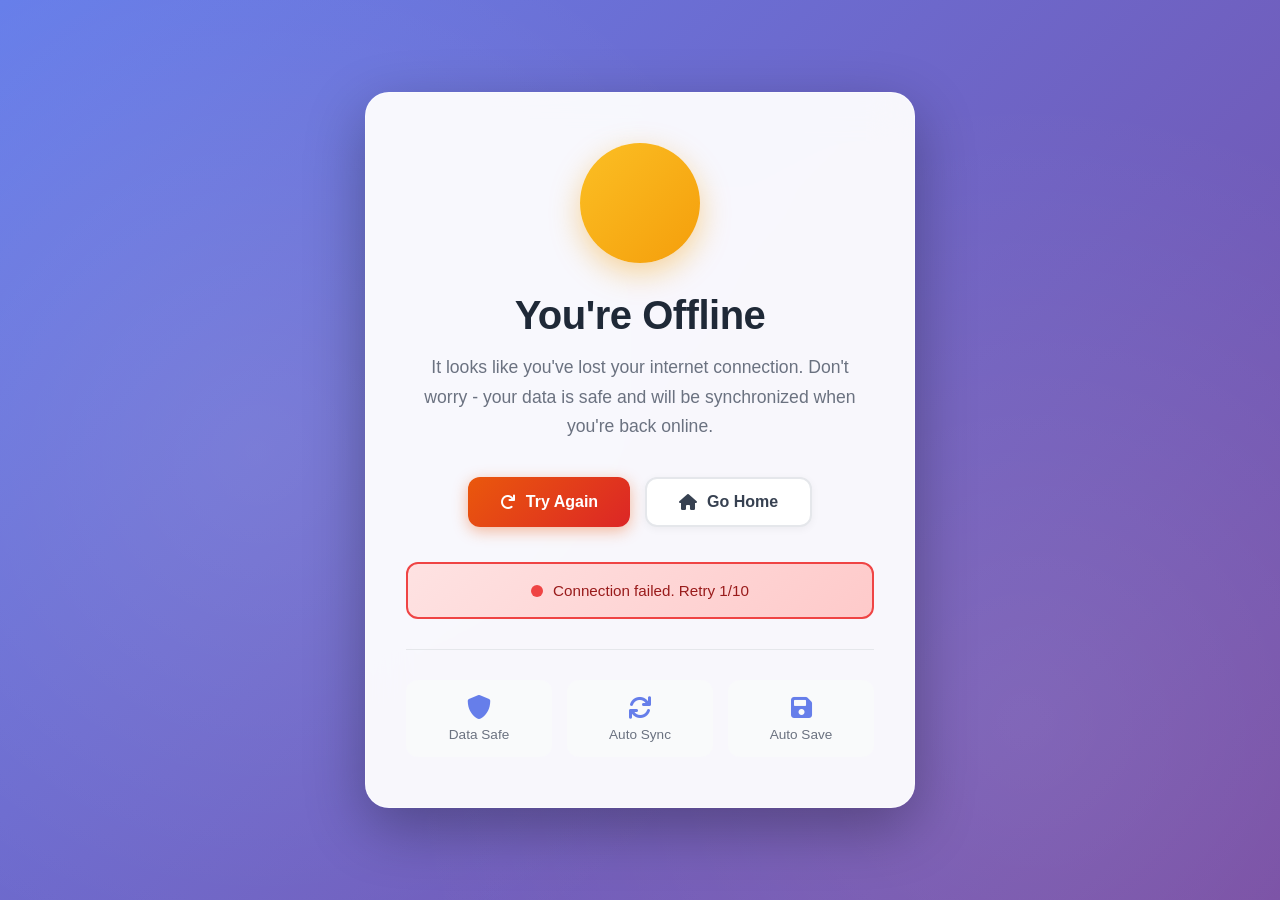
==== commit 359c7018: "Update offline.html" ====
--- a/public/offline.html
+++ b/public/offline.html
@@ -4,104 +4,279 @@
     <meta charset="UTF-8">
     <meta name="viewport" content="width=device-width, initial-scale=1.0">
     <title>Offline - Blood Bank Management System</title>
-    <link rel="stylesheet" href="css/style.css">
     <link rel="stylesheet" href="https://cdnjs.cloudflare.com/ajax/libs/font-awesome/6.0.0/css/all.min.css">
     <style>
-        .offline-container {
+        * {
+            margin: 0;
+            padding: 0;
+            box-sizing: border-box;
+        }
+
+        body {
+            font-family: -apple-system, BlinkMacSystemFont, 'Segoe UI', 'Roboto', 'Oxygen', 'Ubuntu', sans-serif;
+            background: linear-gradient(135deg, #667eea 0%, #764ba2 100%);
             min-height: 100vh;
             display: flex;
             align-items: center;
             justify-content: center;
-            background: linear-gradient(135deg, #667eea 0%, #764ba2 100%);
             padding: 20px;
-        }
-        
+            position: relative;
+            overflow: hidden;
+        }
+
+        /* Animated Background */
+        body::before {
+            content: '';
+            position: absolute;
+            top: 0;
+            left: 0;
+            width: 100%;
+            height: 100%;
+            background: radial-gradient(circle at 20% 50%, rgba(255, 255, 255, 0.1) 0%, transparent 50%),
+                        radial-gradient(circle at 80% 80%, rgba(255, 255, 255, 0.1) 0%, transparent 50%);
+            animation: pulse 15s ease-in-out infinite;
+            z-index: 0;
+        }
+
+        @keyframes pulse {
+            0%, 100% { opacity: 0.5; }
+            50% { opacity: 0.8; }
+        }
+
+        .offline-container {
+            position: relative;
+            z-index: 1;
+            width: 100%;
+            max-width: 550px;
+        }
+
         .offline-card {
-            background: white;
-            border-radius: 12px;
-            padding: 40px;
+            background: rgba(255, 255, 255, 0.95);
+            backdrop-filter: blur(20px);
+            border-radius: 24px;
+            padding: 50px 40px;
             text-align: center;
-            box-shadow: 0 10px 30px rgba(0, 0, 0, 0.2);
-            max-width: 500px;
-            width: 100%;
-        }
-        
+            box-shadow: 0 20px 60px rgba(0, 0, 0, 0.3);
+            border: 1px solid rgba(255, 255, 255, 0.5);
+            animation: slideUp 0.6s ease-out;
+        }
+
+        @keyframes slideUp {
+            from {
+                opacity: 0;
+                transform: translateY(30px);
+            }
+            to {
+                opacity: 1;
+                transform: translateY(0);
+            }
+        }
+
         .offline-icon {
+            width: 120px;
+            height: 120px;
+            margin: 0 auto 30px;
+            background: linear-gradient(135deg, #fbbf24 0%, #f59e0b 100%);
+            border-radius: 50%;
+            display: flex;
+            align-items: center;
+            justify-content: center;
+            box-shadow: 0 10px 30px rgba(245, 158, 11, 0.4);
+            animation: bounce 2s ease-in-out infinite;
+        }
+
+        @keyframes bounce {
+            0%, 100% { transform: translateY(0); }
+            50% { transform: translateY(-10px); }
+        }
+
+        .offline-icon i {
             font-size: 4rem;
-            color: #f59e0b;
-            margin-bottom: 20px;
-        }
-        
+            color: white;
+        }
+
         .offline-title {
-            font-size: 2rem;
-            color: #374151;
+            font-size: 2.5rem;
+            font-weight: 700;
+            color: #1f2937;
             margin-bottom: 15px;
-        }
-        
+            letter-spacing: -0.5px;
+        }
+
         .offline-message {
             color: #6b7280;
-            margin-bottom: 30px;
-            line-height: 1.6;
-        }
-        
+            font-size: 1.1rem;
+            line-height: 1.7;
+            margin-bottom: 35px;
+            max-width: 450px;
+            margin-left: auto;
+            margin-right: auto;
+        }
+
         .offline-actions {
             display: flex;
             gap: 15px;
             justify-content: center;
             flex-wrap: wrap;
-        }
-        
+            margin-bottom: 35px;
+        }
+
         .btn-offline {
-            padding: 12px 24px;
-            border-radius: 8px;
+            padding: 14px 32px;
+            border-radius: 12px;
             text-decoration: none;
-            font-weight: 500;
+            font-weight: 600;
+            font-size: 1rem;
+            border: none;
+            cursor: pointer;
             transition: all 0.3s ease;
-        }
-        
+            display: inline-flex;
+            align-items: center;
+            gap: 10px;
+        }
+
         .btn-primary-offline {
-            background: #ea580c;
+            background: linear-gradient(135deg, #ea580c 0%, #dc2626 100%);
             color: white;
-        }
-        
+            box-shadow: 0 4px 15px rgba(234, 88, 12, 0.4);
+        }
+
         .btn-primary-offline:hover {
-            background: #c2410c;
+            transform: translateY(-3px);
+            box-shadow: 0 6px 20px rgba(234, 88, 12, 0.5);
+        }
+
+        .btn-primary-offline:active {
+            transform: translateY(-1px);
+        }
+
+        .btn-secondary-offline {
+            background: white;
+            color: #374151;
+            border: 2px solid #e5e7eb;
+            box-shadow: 0 2px 8px rgba(0, 0, 0, 0.05);
+        }
+
+        .btn-secondary-offline:hover {
+            background: #f9fafb;
+            border-color: #d1d5db;
             transform: translateY(-2px);
         }
-        
-        .btn-secondary-offline {
-            background: #f3f4f6;
-            color: #374151;
-            border: 1px solid #d1d5db;
-        }
-        
-        .btn-secondary-offline:hover {
-            background: #e5e7eb;
-        }
-        
+
         .connection-status {
             margin-top: 30px;
-            padding: 15px;
-            border-radius: 8px;
-            background: #fef3c7;
-            border: 1px solid #f59e0b;
+            padding: 18px 24px;
+            border-radius: 12px;
+            font-weight: 500;
+            font-size: 0.95rem;
+            display: flex;
+            align-items: center;
+            justify-content: center;
+            transition: all 0.3s ease;
+        }
+
+        .status-checking {
+            background: linear-gradient(135deg, #fef3c7 0%, #fde68a 100%);
+            border: 2px solid #fbbf24;
             color: #92400e;
         }
-        
+
+        .status-success {
+            background: linear-gradient(135deg, #d1fae5 0%, #a7f3d0 100%);
+            border: 2px solid #10b981;
+            color: #065f46;
+        }
+
+        .status-error {
+            background: linear-gradient(135deg, #fee2e2 0%, #fecaca 100%);
+            border: 2px solid #ef4444;
+            color: #991b1b;
+        }
+
         .retry-indicator {
             display: inline-block;
             width: 12px;
             height: 12px;
-            background: #10b981;
             border-radius: 50%;
-            margin-right: 8px;
-            animation: pulse 2s infinite;
-        }
-        
-        @keyframes pulse {
-            0% { opacity: 1; }
-            50% { opacity: 0.5; }
-            100% { opacity: 1; }
+            margin-right: 10px;
+            animation: pulseIndicator 2s infinite;
+        }
+
+        @keyframes pulseIndicator {
+            0% { 
+                opacity: 1;
+                transform: scale(1);
+            }
+            50% { 
+                opacity: 0.5;
+                transform: scale(1.2);
+            }
+            100% { 
+                opacity: 1;
+                transform: scale(1);
+            }
+        }
+
+        .feature-grid {
+            display: grid;
+            grid-template-columns: repeat(auto-fit, minmax(120px, 1fr));
+            gap: 15px;
+            margin-top: 30px;
+            padding-top: 30px;
+            border-top: 1px solid #e5e7eb;
+        }
+
+        .feature-item {
+            padding: 15px;
+            background: #f9fafb;
+            border-radius: 12px;
+            transition: all 0.3s ease;
+        }
+
+        .feature-item:hover {
+            background: #f3f4f6;
+            transform: translateY(-2px);
+        }
+
+        .feature-item i {
+            font-size: 1.5rem;
+            color: #667eea;
+            margin-bottom: 8px;
+        }
+
+        .feature-item p {
+            font-size: 0.85rem;
+            color: #6b7280;
+            font-weight: 500;
+        }
+
+        /* Responsive */
+        @media (max-width: 768px) {
+            .offline-card {
+                padding: 40px 25px;
+            }
+
+            .offline-title {
+                font-size: 2rem;
+            }
+
+            .offline-message {
+                font-size: 1rem;
+            }
+
+            .btn-offline {
+                padding: 12px 24px;
+                font-size: 0.95rem;
+            }
+
+            .offline-icon {
+                width: 100px;
+                height: 100px;
+            }
+
+            .offline-icon i {
+                font-size: 3rem;
+            }
         }
     </style>
 </head>
@@ -115,9 +290,8 @@
             <h1 class="offline-title">You're Offline</h1>
             
             <p class="offline-message">
-                It looks like you've lost your internet connection. 
-                Don't worry - your data is safe and will be synchronized 
-                when you're back online.
+                It looks like you've lost your internet connection. Don't worry - your data is safe 
+                and will be synchronized when you're back online.
             </p>
             
             <div class="offline-actions">
@@ -129,21 +303,36 @@
                 </button>
             </div>
             
-            <div class="connection-status" id="connectionStatus">
+            <div class="connection-status status-checking" id="connectionStatus">
                 <span class="retry-indicator"></span>
                 Checking connection...
             </div>
+
+            <div class="feature-grid">
+                <div class="feature-item">
+                    <i class="fas fa-shield-alt"></i>
+                    <p>Data Safe</p>
+                </div>
+                <div class="feature-item">
+                    <i class="fas fa-sync"></i>
+                    <p>Auto Sync</p>
+                </div>
+                <div class="feature-item">
+                    <i class="fas fa-save"></i>
+                    <p>Auto Save</p>
+                </div>
+            </div>
         </div>
     </div>
 
     <script>
         let retryCount = 0;
         const maxRetries = 10;
-        
+
         function retryConnection() {
             retryCount++;
             updateStatus('Checking connection...', 'checking');
-            
+
             fetch('/api/inventory')
                 .then(response => {
                     if (response.ok) {
@@ -163,50 +352,43 @@
                     }
                 });
         }
-        
+
         function updateStatus(message, type) {
             const statusElement = document.getElementById('connectionStatus');
-            const indicator = statusElement.querySelector('.retry-indicator');
-            
-            statusElement.textContent = message;
+            statusElement.innerHTML = `<span class="retry-indicator"></span>${message}`;
+            
+            // Remove all status classes
             statusElement.className = 'connection-status';
             
-            switch (type) {
-                case 'checking':
-                    statusElement.style.background = '#fef3c7';
-                    statusElement.style.borderColor = '#f59e0b';
-                    statusElement.style.color = '#92400e';
-                    indicator.style.background = '#f59e0b';
-                    break;
-                case 'success':
-                    statusElement.style.background = '#d1fae5';
-                    statusElement.style.borderColor = '#10b981';
-                    statusElement.style.color = '#065f46';
-                    indicator.style.background = '#10b981';
-                    break;
-                case 'error':
-                    statusElement.style.background = '#fee2e2';
-                    statusElement.style.borderColor = '#ef4444';
-                    statusElement.style.color = '#991b1b';
-                    indicator.style.background = '#ef4444';
-                    break;
-            }
-        }
-        
+            // Add appropriate status class
+            if (type === 'checking') {
+                statusElement.classList.add('status-checking');
+                statusElement.querySelector('.retry-indicator').style.background = '#f59e0b';
+            } else if (type === 'success') {
+                statusElement.classList.add('status-success');
+                statusElement.querySelector('.retry-indicator').style.background = '#10b981';
+            } else if (type === 'error') {
+                statusElement.classList.add('status-error');
+                statusElement.querySelector('.retry-indicator').style.background = '#ef4444';
+            }
+        }
+
         function goHome() {
             window.location.href = '/';
         }
-        
+
         // Auto-retry every 5 seconds
-        setInterval(() => {
+        const autoRetryInterval = setInterval(() => {
             if (retryCount < maxRetries) {
                 retryConnection();
+            } else {
+                clearInterval(autoRetryInterval);
             }
         }, 5000);
-        
-        // Initial retry
+
+        // Initial retry after 1 second
         setTimeout(retryConnection, 1000);
-        
+
         // Listen for online event
         window.addEventListener('online', () => {
             updateStatus('Connection detected! Redirecting...', 'success');
@@ -214,6 +396,11 @@
                 window.location.href = '/';
             }, 2000);
         });
+
+        // Listen for offline event
+        window.addEventListener('offline', () => {
+            updateStatus('Connection lost...', 'error');
+        });
     </script>
 </body>
-</html> +</html>
